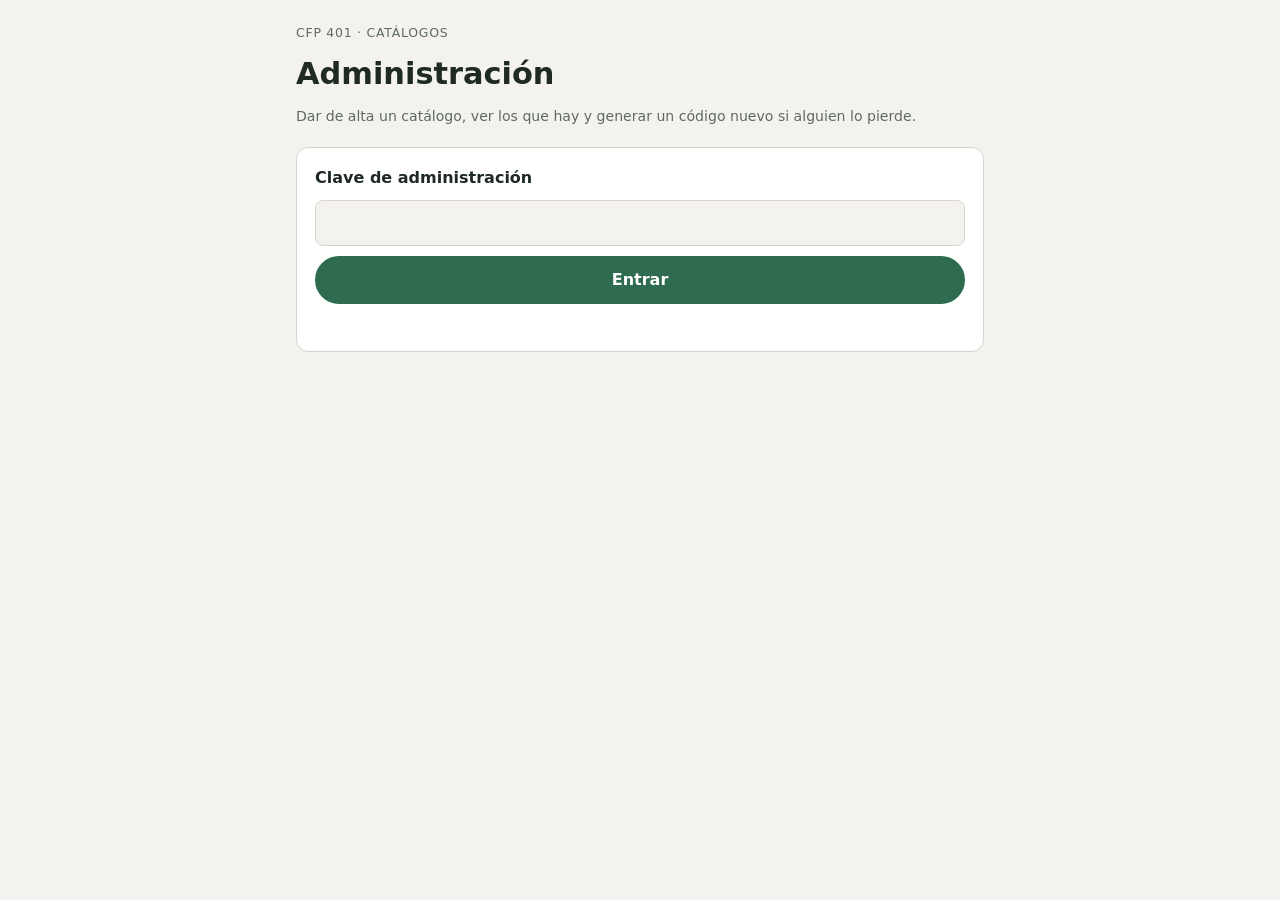
==== admin/index.html @ ad1a4140 "Catalogos del CFP 401: editor con codigo, administracion y estilos compartidos" ====
<!doctype html>
<html lang="es">
<head>
    <meta charset="utf-8">
    <meta name="viewport" content="width=device-width, initial-scale=1">
    <meta name="robots" content="noindex">
    <title>Catálogos · Administración</title>
    <link rel="stylesheet" href="../herramientas.css">
</head>
<body>
    <main class="hoja">
        <header class="bloque">
            <span class="etiqueta">CFP 401 · Catálogos</span>
            <h1>Administración</h1>
            <p class="nota">Dar de alta un catálogo, ver los que hay y generar un código nuevo si alguien lo pierde.</p>
        </header>

        <form id="form-clave" class="tarjeta">
            <label for="clave">Clave de administración</label>
            <input id="clave" type="password" autocomplete="current-password" required>
            <button type="submit" class="principal">Entrar</button>
            <p class="error" id="error-clave" role="alert"></p>
        </form>

        <div id="panel" class="bloque" hidden>
            <form id="form-alta" class="tarjeta">
                <h2>Dar de alta</h2>
                <label for="a-nombre">Nombre del emprendimiento</label>
                <input id="a-nombre" maxlength="80" required>
                <label for="a-slug">Dirección <small>minúsculas, números y guiones. No se cambia después</small></label>
                <input id="a-slug" maxlength="40" pattern="[a-z0-9][a-z0-9-]{1,38}[a-z0-9]" required>
                <label for="a-enlace">Link del catálogo <small>solo si está en la cuenta de un alumno. Si no, va en la organización</small></label>
                <input id="a-enlace" type="url" placeholder="https://usuario.github.io/catalogo/">
                <button type="submit" class="principal">Dar de alta</button>
                <p class="error" id="error-alta" role="alert"></p>
            </form>

            <section id="resultado" class="tarjeta" hidden>
                <h2 id="r-titulo">Listo</h2>
                <p>Código para editar:</p>
                <p class="codigo-grande" id="r-codigo"></p>
                <label for="r-mensaje">Mensaje para mandarle</label>
                <textarea id="r-mensaje" class="mensaje" readonly></textarea>
                <div class="acciones">
                    <button type="button" id="r-copiar" class="principal">Copiar mensaje</button>
                    <a id="r-armar" class="secundario" target="_blank" rel="noopener">Armar la carpeta del catálogo ↗</a>
                </div>
                <p class="nota">El código no se vuelve a mostrar. Si se pierde, se genera uno nuevo desde la lista.</p>
            </section>

            <section class="bloque">
                <div class="cabeza">
                    <h2>Catálogos</h2>
                    <button type="button" id="recargar" class="enlace">Actualizar la lista</button>
                </div>
                <div class="tabla">
                    <table>
                        <thead><tr><th>Nombre</th><th>Dirección</th><th>Productos</th><th>Último cambio</th><th></th></tr></thead>
                        <tbody id="filas"></tbody>
                    </table>
                </div>
            </section>
        </div>
    </main>

    <script src="../catalogo.js"></script>
    <script>
    (function () {
        var WORKER = window.Catalogo.WORKER;
        var EDITOR = new URL('../editar/', location.href).href;
        var PANEL = 'https://maxinunez24.github.io/pensamiento-computacional-testing-2026/ejercicios/armar-tu-catalogo/';
        var $ = function (id) { return document.getElementById(id); };
        var clave = '';

        function pedir(ruta, metodo, cuerpo) {
            return fetch(WORKER + ruta, {
                method: metodo,
                headers: { 'X-Admin': clave },
                body: cuerpo ? JSON.stringify(cuerpo) : undefined,
            }).then(function (r) {
                return r.json().catch(function () { return {}; }).then(function (datos) {
                    if (!r.ok) throw new Error(datos.error || 'No se pudo conectar con el Worker.');
                    return datos;
                });
            });
        }

        function slugDe(nombre) {
            return nombre.normalize('NFD').replace(/[̀-ͯ]/g, '').toLowerCase()
                .replace(/[^a-z0-9]+/g, '-').replace(/^-+|-+$/g, '').slice(0, 40);
        }

        function enlaceDe(cat) {
            return cat.enlace || 'https://cfp401-ensenada.github.io/catalogos/' + cat.slug + '/';
        }

        function mostrarCodigo(cat, codigo, titulo) {
            $('resultado').hidden = false;
            $('r-titulo').textContent = titulo;
            $('r-codigo').textContent = codigo;
            $('r-mensaje').value = '¡Hola! Tu catálogo de ' + cat.nombre + ' ya está en internet:\n' + enlaceDe(cat) +
                '\n\nPara cambiar productos, precios y fotos, entrá acá:\n' + EDITOR +
                '\n\nTu código es ' + codigo + '. Es como una contraseña: no lo compartas.';
            var armar = new URL(PANEL);
            armar.searchParams.set('catalogo', cat.slug);
            armar.searchParams.set('nombre', cat.nombre);
            $('r-armar').href = armar.href;
            $('r-armar').hidden = Boolean(cat.enlace) && cat.enlace.indexOf('cfp401-ensenada.github.io') < 0;
            $('resultado').scrollIntoView({ behavior: 'smooth' });
        }

        function fecha(iso) {
            return iso ? new Date(iso).toLocaleString('es-AR', { dateStyle: 'short', timeStyle: 'short' }) : '';
        }

        function cargar() {
            return pedir('/admin/catalogos', 'GET').then(function (lista) {
                lista.sort(function (a, b) { return a.nombre.localeCompare(b.nombre, 'es'); });
                $('filas').replaceChildren.apply($('filas'), lista.map(function (cat) {
                    var tr = document.createElement('tr');
                    [cat.nombre, cat.slug, String(cat.productos), fecha(cat.actualizado)].forEach(function (t) {
                        var td = document.createElement('td');
                        td.textContent = t;
                        tr.appendChild(td);
                    });
                    var td = document.createElement('td');
                    var b = document.createElement('button');
                    b.type = 'button';
                    b.className = 'enlace';
                    b.textContent = 'Código nuevo';
                    b.addEventListener('click', function () {
                        if (!b.dataset.seguro) {
                            b.dataset.seguro = '1';
                            b.textContent = '¿Seguro? El viejo deja de andar';
                            return;
                        }
                        pedir('/admin/codigo', 'POST', { slug: cat.slug }).then(function (r) {
                            mostrarCodigo(cat, r.codigo, 'Código nuevo para ' + cat.nombre);
                            b.textContent = 'Código nuevo';
                            delete b.dataset.seguro;
                        });
                    });
                    td.appendChild(b);
                    tr.appendChild(td);
                    return tr;
                }));
            });
        }

        $('form-clave').addEventListener('submit', function (e) {
            e.preventDefault();
            clave = $('clave').value;
            $('error-clave').textContent = '';
            cargar().then(function () {
                try { sessionStorage.setItem('catalogos:admin', clave); } catch (err) { /* nada */ }
                $('form-clave').hidden = true;
                $('panel').hidden = false;
            }).catch(function (error) { $('error-clave').textContent = error.message; });
        });

        $('a-nombre').addEventListener('input', function () {
            if (!$('a-slug').dataset.tocado) $('a-slug').value = slugDe($('a-nombre').value);
        });
        $('a-slug').addEventListener('input', function () { $('a-slug').dataset.tocado = '1'; });

        $('form-alta').addEventListener('submit', function (e) {
            e.preventDefault();
            $('error-alta').textContent = '';
            var cat = { nombre: $('a-nombre').value.trim(), slug: $('a-slug').value.trim(), enlace: $('a-enlace').value.trim() };
            pedir('/admin/alta', 'POST', cat).then(function (r) {
                mostrarCodigo({ nombre: r.nombre, slug: r.slug, enlace: cat.enlace }, r.codigo, cat.nombre + ' quedó dado de alta');
                $('form-alta').reset();
                delete $('a-slug').dataset.tocado;
                cargar();
            }).catch(function (error) { $('error-alta').textContent = error.message; });
        });

        $('r-copiar').addEventListener('click', function () {
            navigator.clipboard.writeText($('r-mensaje').value).then(function () {
                $('r-copiar').textContent = 'Copiado';
            }).catch(function () { $('r-mensaje').select(); });
        });
        $('recargar').addEventListener('click', cargar);

        try {
            var guardada = sessionStorage.getItem('catalogos:admin');
            if (guardada) { $('clave').value = guardada; $('form-clave').requestSubmit(); }
        } catch (err) { /* nada */ }
    })();
    </script>
</body>
</html>
---- herramientas.css ----
/* Estilos del editor y de la administración: herramientas, no catálogos. */
:root {
    --fondo: #f4f2ee;
    --superficie: #ffffff;
    --texto: #1f2a24;
    --suave: #5d6a62;
    --linea: #d9d4cb;
    --acento: #2f6b4f;
    --peligro: #b3412b;
    color-scheme: light;
}
@media (prefers-color-scheme: dark) {
    :root {
        --fondo: #141916;
        --superficie: #1d2420;
        --texto: #e8ece9;
        --suave: #a2b0a7;
        --linea: #34403a;
        --acento: #6cc39a;
        --peligro: #f08a72;
        color-scheme: dark;
    }
}
* { box-sizing: border-box; }
[hidden] { display: none !important; }
body {
    margin: 0;
    background: var(--fondo);
    color: var(--texto);
    font: 16px/1.5 system-ui, "Segoe UI", sans-serif;
}
.hoja { max-width: 720px; margin: 0 auto; padding: 24px 16px 120px; display: grid; gap: 20px; }
.bloque { display: grid; gap: 14px; }
h1, h2 { margin: 0; line-height: 1.15; }
h1 { font-size: 1.9rem; }
h2 { font-size: 1.3rem; }
p { margin: 0; }
code { font-size: 0.95em; }
.etiqueta { font-size: 0.78rem; letter-spacing: 0.06em; text-transform: uppercase; color: var(--suave); }
.nota, small { color: var(--suave); font-size: 0.88rem; font-weight: 400; }
.error { color: var(--peligro); font-weight: 600; min-height: 1.2em; }
.tarjeta { display: grid; gap: 10px; background: var(--superficie); border: 1px solid var(--linea); border-radius: 12px; padding: 18px; }
label, .rotulo { font-weight: 600; display: flex; flex-wrap: wrap; gap: 6px; align-items: baseline; }
.casilla { font-weight: 400; align-items: center; }
input, textarea {
    font: inherit; color: inherit; background: var(--fondo); width: 100%;
    border: 1px solid var(--linea); border-radius: 8px; padding: 10px 12px;
}
input[type="checkbox"] { width: auto; }
#codigo { font-size: 1.5rem; letter-spacing: 0.12em; text-transform: uppercase; font-family: ui-monospace, Consolas, monospace; }
input.corto { max-width: 8rem; }
input:focus-visible, textarea:focus-visible, button:focus-visible, label:focus-visible, a:focus-visible { outline: 2px solid var(--acento); outline-offset: 2px; }
button, .secundario {
    font: inherit; font-weight: 600; cursor: pointer; border-radius: 999px;
    padding: 10px 18px; border: 2px solid var(--acento); background: transparent; color: var(--acento);
    display: inline-flex; align-items: center; justify-content: center; gap: 6px;
}
.principal { background: var(--acento); color: var(--superficie); }
button:disabled { opacity: 0.5; cursor: default; }
.enlace { border: 0; padding: 6px 4px; background: none; color: var(--acento); text-decoration: underline; }
.peligro { border-color: var(--peligro); color: var(--peligro); }
.cabeza { display: flex; flex-wrap: wrap; justify-content: space-between; align-items: end; gap: 10px; }
.cabeza a { color: var(--acento); font-weight: 600; }
.acciones { display: flex; flex-wrap: wrap; gap: 10px; align-items: center; }
.lista { list-style: none; margin: 0; padding: 0; display: grid; gap: 8px; }
.lista li { display: flex; gap: 6px; align-items: center; }
.fila {
    flex: 1; min-width: 0; justify-content: flex-start; text-align: left; gap: 12px;
    border: 1px solid var(--linea); border-radius: 12px; background: var(--superficie); color: var(--texto); padding: 8px 12px;
}
.fila-textos { display: grid; min-width: 0; font-weight: 400; }
.fila-textos strong { overflow: hidden; text-overflow: ellipsis; white-space: nowrap; }
.fila-textos span { color: var(--suave); font-size: 0.9rem; }
.mini, .foto-vista {
    flex: none; width: 48px; height: 48px; border-radius: 50%; overflow: hidden;
    display: grid; place-items: center; font-size: 1.5rem; background: var(--fondo);
}
.mini img, .foto-vista img { width: 100%; height: 100%; object-fit: cover; }
.flecha { padding: 8px 12px; border-width: 1px; border-color: var(--linea); color: var(--texto); }
.barra {
    position: fixed; left: 0; right: 0; bottom: 0; display: flex; flex-wrap: wrap; gap: 10px;
    justify-content: space-between; align-items: center; padding: 12px 16px;
    padding-bottom: max(12px, env(safe-area-inset-bottom)); background: var(--superficie); border-top: 1px solid var(--linea);
}
dialog {
    width: min(560px, calc(100% - 24px)); max-height: calc(100% - 24px); padding: 0;
    border: 1px solid var(--linea); border-radius: 14px; background: var(--superficie); color: var(--texto);
}
dialog::backdrop { background: rgba(0, 0, 0, 0.45); }
.ficha { display: grid; gap: 8px; padding: 18px; }
.ficha label, .ficha .rotulo { margin-top: 6px; }
.foto-campo { display: flex; gap: 14px; align-items: center; }
.foto-vista { width: 88px; height: 88px; font-size: 2.6rem; }
.foto-botones { display: flex; flex-wrap: wrap; gap: 8px; align-items: center; }
.detalles-campo { display: grid; gap: 6px; }
.dato { display: grid; grid-template-columns: 1fr 1.6fr auto; gap: 6px; }
.ficha-pie { display: flex; flex-wrap: wrap; gap: 8px; margin-top: 12px; align-items: center; }
.separador { flex: 1; }
table { border-collapse: collapse; width: 100%; font-size: 0.95rem; }
th, td { text-align: left; padding: 8px; border-bottom: 1px solid var(--linea); vertical-align: top; }
th { font-size: 0.78rem; text-transform: uppercase; letter-spacing: 0.05em; color: var(--suave); }
.tabla { overflow-x: auto; }
.codigo-grande { font: 700 2rem ui-monospace, Consolas, monospace; letter-spacing: 0.1em; }
textarea.mensaje { min-height: 9rem; font-size: 0.95rem; }
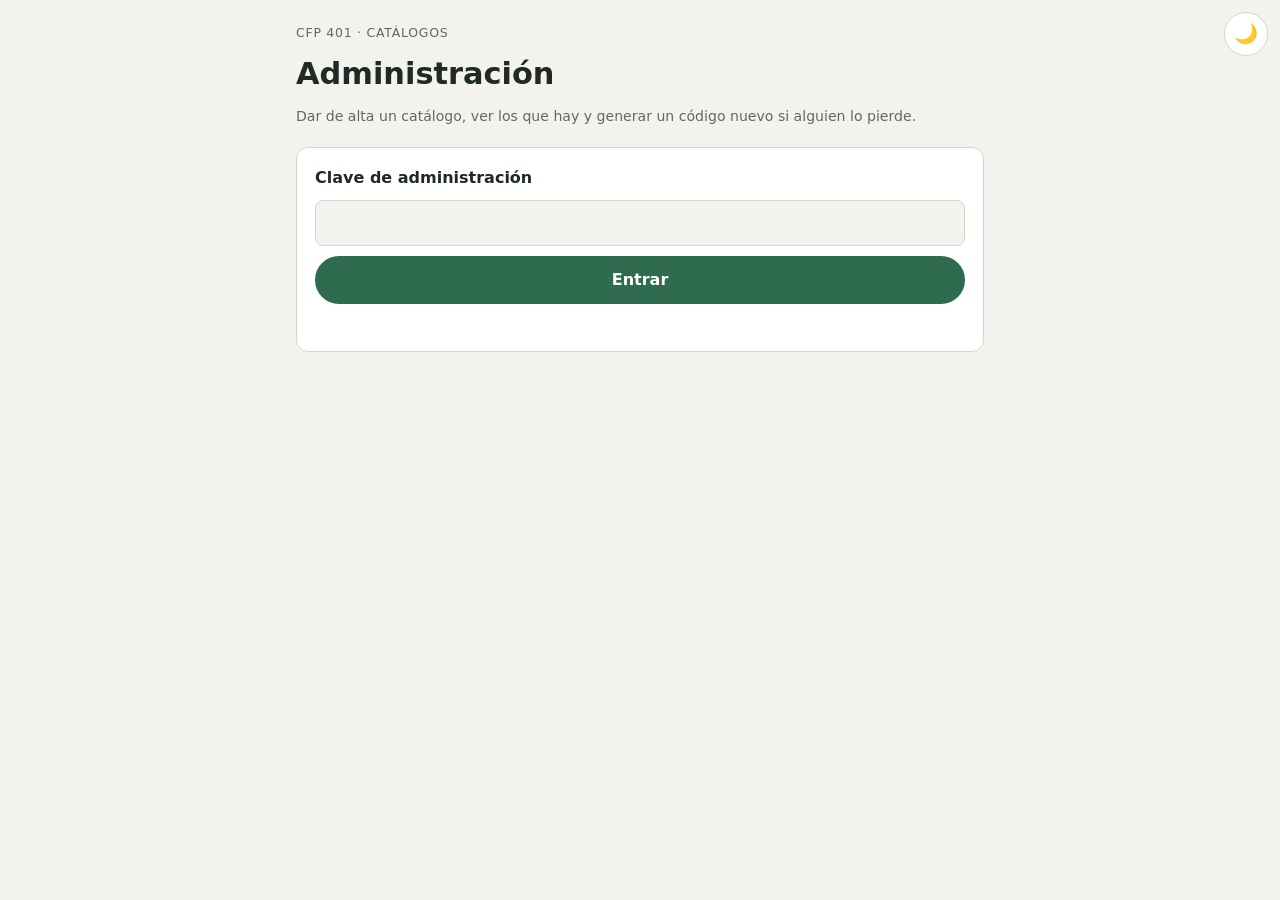
==== commit c7285341: "Editor y administracion: boton de modo claro u oscuro, como en Arma tu catalogo" ====
--- a/admin/index.html
+++ b/admin/index.html
@@ -6,6 +6,7 @@
     <meta name="robots" content="noindex">
     <title>Catálogos · Administración</title>
     <link rel="stylesheet" href="../herramientas.css">
+    <script src="../tema.js"></script>
 </head>
 <body>
     <main class="hoja">
@@ -141,10 +142,68 @@
                         });
                     });
                     td.appendChild(b);
+                    var baja = document.createElement('button');
+                    baja.type = 'button';
+                    baja.className = 'enlace peligro-texto';
+                    baja.textContent = 'Dar de baja';
+                    baja.addEventListener('click', function () { pedirBaja(cat, tr); });
+                    td.appendChild(baja);
                     tr.appendChild(td);
                     return tr;
                 }));
             });
+        }
+
+        /* La baja pide la clave otra vez, escrita en el momento: no alcanza con haber entrado. */
+        function pedirBaja(cat, fila) {
+            var vieja = document.getElementById('confirmar-baja');
+            if (vieja) vieja.remove();
+            var tr = document.createElement('tr');
+            tr.id = 'confirmar-baja';
+            var td = document.createElement('td');
+            td.colSpan = 5;
+            var form = document.createElement('form');
+            form.className = 'baja';
+            var texto = document.createElement('p');
+            texto.textContent = 'Dar de baja ' + cat.nombre + ' borra sus productos, sus fotos y su código. No se puede deshacer. Para confirmar, escribí la clave de administración otra vez.';
+            var clave2 = document.createElement('input');
+            clave2.type = 'password';
+            clave2.autocomplete = 'off';
+            clave2.required = true;
+            clave2.setAttribute('aria-label', 'Clave de administración');
+            var confirmar = document.createElement('button');
+            confirmar.type = 'submit';
+            confirmar.className = 'peligro';
+            confirmar.textContent = 'Dar de baja ' + cat.nombre;
+            var cancelar = document.createElement('button');
+            cancelar.type = 'button';
+            cancelar.className = 'enlace';
+            cancelar.textContent = 'Cancelar';
+            cancelar.addEventListener('click', function () { tr.remove(); });
+            var error = document.createElement('p');
+            error.className = 'error';
+            form.append(texto, clave2, confirmar, cancelar, error);
+            form.addEventListener('submit', function (e) {
+                e.preventDefault();
+                fetch(WORKER + '/admin/baja', {
+                    method: 'POST',
+                    headers: { 'X-Admin': clave2.value },
+                    body: JSON.stringify({ slug: cat.slug, confirmar: cat.slug }),
+                }).then(function (r) {
+                    return r.json().catch(function () { return {}; }).then(function (datos) {
+                        if (!r.ok) throw new Error(datos.error || 'No se pudo dar de baja.');
+                        $('resultado').hidden = false;
+                        $('r-titulo').textContent = cat.nombre + ' quedó dado de baja';
+                        $('r-codigo').textContent = '';
+                        $('r-mensaje').value = 'Falta borrar su carpeta del repo: https://github.com/cfp401-ensenada/catalogos/tree/main/' + cat.slug;
+                        cargar();
+                    });
+                }).catch(function (err) { error.textContent = err.message; });
+            });
+            td.appendChild(form);
+            tr.appendChild(td);
+            fila.after(tr);
+            clave2.focus();
         }
 
         $('form-clave').addEventListener('submit', function (e) {
--- a/herramientas.css
+++ b/herramientas.css
@@ -9,8 +9,9 @@
     --peligro: #b3412b;
     color-scheme: light;
 }
+/* Modo oscuro: el del sistema, salvo que se elija otro con el botón (tema.js) */
 @media (prefers-color-scheme: dark) {
-    :root {
+    :root:not([data-tema="claro"]) {
         --fondo: #141916;
         --superficie: #1d2420;
         --texto: #e8ece9;
@@ -20,6 +21,16 @@
         --peligro: #f08a72;
         color-scheme: dark;
     }
+}
+:root[data-tema="oscuro"] {
+    --fondo: #141916;
+    --superficie: #1d2420;
+    --texto: #e8ece9;
+    --suave: #a2b0a7;
+    --linea: #34403a;
+    --acento: #6cc39a;
+    --peligro: #f08a72;
+    color-scheme: dark;
 }
 * { box-sizing: border-box; }
 [hidden] { display: none !important; }
@@ -57,6 +68,15 @@
 }
 .principal { background: var(--acento); color: var(--superficie); }
 button:disabled { opacity: 0.5; cursor: default; }
+.tema {
+    position: fixed; top: 12px; right: 12px; z-index: 2; width: 44px; height: 44px; padding: 0;
+    border: 1px solid var(--linea); background: var(--superficie); font-size: 1.2rem;
+}
+/* Donde el botón no entra al costado de la columna, la página arranca más abajo:
+   si no, tapa "Ver mi catálogo" del editor, que va arriba a la derecha. */
+@media (max-width: 840px) {
+    .hoja { padding-top: 64px; }
+}
 .enlace { border: 0; padding: 6px 4px; background: none; color: var(--acento); text-decoration: underline; }
 .peligro { border-color: var(--peligro); color: var(--peligro); }
 .cabeza { display: flex; flex-wrap: wrap; justify-content: space-between; align-items: end; gap: 10px; }
@@ -90,7 +110,13 @@
 .ficha { display: grid; gap: 8px; padding: 18px; }
 .ficha label, .ficha .rotulo { margin-top: 6px; }
 .foto-campo { display: flex; gap: 14px; align-items: center; }
-.foto-vista { width: 88px; height: 88px; font-size: 2.6rem; }
+.foto-vista { width: 160px; height: 160px; font-size: 3.4rem; touch-action: none; user-select: none; }
+.foto-vista img { -webkit-user-drag: none; user-select: none; }
+.foto-vista.movible { cursor: grab; }
+.foto-vista.movible:active { cursor: grabbing; }
+.encuadre { display: flex; flex-wrap: wrap; gap: 8px 12px; align-items: center; }
+.encuadre .nota { flex-basis: 100%; }
+.encuadre input[type="range"] { flex: 1; min-width: 140px; padding: 0; accent-color: var(--acento); }
 .foto-botones { display: flex; flex-wrap: wrap; gap: 8px; align-items: center; }
 .detalles-campo { display: grid; gap: 6px; }
 .dato { display: grid; grid-template-columns: 1fr 1.6fr auto; gap: 6px; }
@@ -102,3 +128,21 @@
 .tabla { overflow-x: auto; }
 .codigo-grande { font: 700 2rem ui-monospace, Consolas, monospace; letter-spacing: 0.1em; }
 textarea.mensaje { min-height: 9rem; font-size: 0.95rem; }
+.peligro-texto { color: var(--peligro); }
+.baja { display: grid; gap: 8px; padding: 12px; border: 1px solid var(--peligro); border-radius: 10px; }
+/* "Cómo se ve": los colores y la muestra del catálogo */
+.colores { display: flex; flex-wrap: wrap; gap: 12px 20px; }
+.colores label { font-weight: 600; gap: 8px; align-items: center; }
+.colores input[type="color"] { width: 3.2rem; height: 2.4rem; padding: 0; border: 0; background: none; }
+.muestra {
+    position: relative; overflow: hidden; display: flex; flex-wrap: wrap; align-items: center; gap: 10px 14px;
+    padding: 16px 18px; border-radius: 12px; border: 1px solid var(--linea); background-size: cover; background-position: center;
+}
+.muestra > :not(.muestra-velo) { position: relative; }
+.muestra-velo { position: absolute; inset: 0; }
+.muestra-nombre { flex-basis: 100%; font: 400 2rem "Great Vibes", cursive, serif; }
+.muestra-producto { font-weight: 600; }
+.muestra-precio { font-weight: 700; padding: 4px 14px; border-radius: 999px; }
+.muestra-boton { font-weight: 600; font-size: 0.9rem; padding: 4px 14px; border: 2px solid; border-radius: 999px; }
+.aviso-colores { padding: 10px 12px; border-radius: 10px; border: 1px solid #c2770a; display: grid; gap: 4px; }
+.aviso-colores p { margin: 0; }
